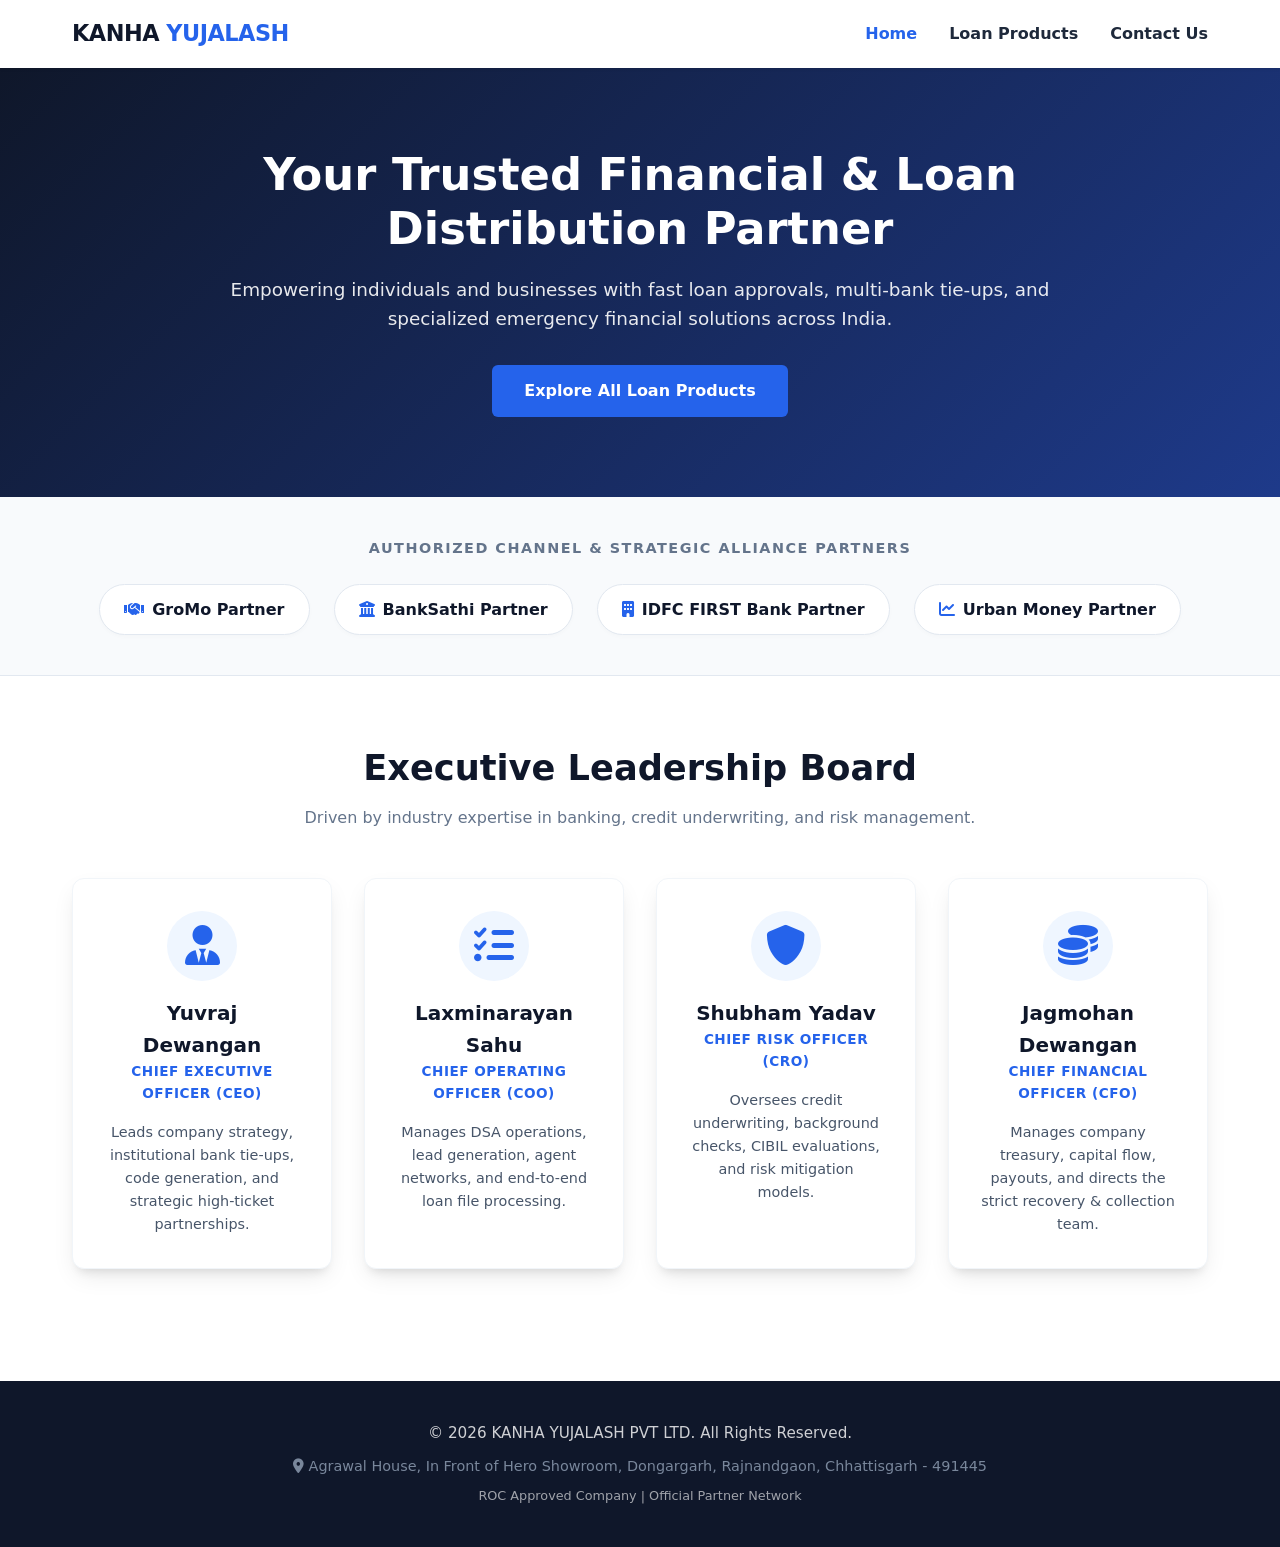
==== index.html @ ffc850a1 "Create index.html" ====
<!DOCTYPE html>
<html lang="en">
<head>
    <meta charset="UTF-8">
    <meta name="viewport" content="width=device-width, initial-scale=1.0">
    <title>KANHA YUJALASH PVT LTD - Premier Financial & Loan Solutions</title>
    <link href="https://cdnjs.cloudflare.com/ajax/libs/font-awesome/6.0.0/css/all.min.css" rel="stylesheet">
    <style>
        :root {
            --primary: #0f172a;
            --secondary: #2563eb;
            --accent: #10b981;
            --bg-light: #f8fafc;
            --text-dark: #1e293b;
            --shadow: 0 10px 25px -5px rgba(0, 0, 0, 0.1), 0 8px 10px -6px rgba(0, 0, 0, 0.1);
        }

        * { margin: 0; padding: 0; box-sizing: border-box; font-family: 'Inter', system-ui, -apple-system, sans-serif; }
        body { color: var(--text-dark); background-color: #fff; line-height: 1.6; }

        /* Header */
        header { background: #fff; box-shadow: 0 1px 3px rgba(0,0,0,0.1); position: sticky; top: 0; z-index: 1000; }
        .navbar { display: flex; justify-content: space-between; align-items: center; max-width: 1200px; margin: 0 auto; padding: 1rem 2rem; }
        .logo { font-size: 1.4rem; font-weight: 800; color: var(--primary); letter-spacing: -0.5px; }
        .logo span { color: var(--secondary); }
        .nav-links { display: flex; list-style: none; gap: 2rem; }
        .nav-links a { text-decoration: none; color: var(--text-dark); font-weight: 600; transition: 0.2s; }
        .nav-links a:hover, .nav-links a.active { color: var(--secondary); }

        /* Hero */
        .hero { background: linear-gradient(135deg, var(--primary) 0%, #1e3a8a 100%); color: white; padding: 5rem 2rem; text-align: center; }
        .hero-content { max-width: 850px; margin: 0 auto; }
        .hero h1 { font-size: 2.8rem; margin-bottom: 1.2rem; font-weight: 800; line-height: 1.2; }
        .hero p { font-size: 1.15rem; opacity: 0.9; margin-bottom: 2rem; }
        .btn { display: inline-block; padding: 0.8rem 2rem; background: var(--secondary); color: white; text-decoration: none; border-radius: 6px; font-weight: 600; transition: 0.3s; }
        .btn:hover { background: #1d4ed8; }

        /* Partners Section */
        .partners-section { background: var(--bg-light); padding: 2.5rem 2rem; border-bottom: 1px solid #e2e8f0; }
        .partners-container { max-width: 1200px; margin: 0 auto; text-align: center; }
        .partners-title { font-size: 0.9rem; text-transform: uppercase; letter-spacing: 1.5px; color: #64748b; font-weight: 700; margin-bottom: 1.5rem; }
        .partner-badges { display: flex; flex-wrap: wrap; justify-content: center; gap: 1.5rem; align-items: center; }
        .partner-badge { background: white; border: 1px solid #e2e8f0; padding: 0.75rem 1.5rem; border-radius: 50px; font-weight: 700; color: var(--primary); box-shadow: 0 2px 4px rgba(0,0,0,0.02); display: flex; align-items: center; gap: 8px; }
        .partner-badge i { color: var(--secondary); }

        /* Container */
        .container { max-width: 1200px; margin: 0 auto; padding: 4rem 2rem; }
        .section-title { text-align: center; margin-bottom: 3rem; }
        .section-title h2 { font-size: 2.2rem; color: var(--primary); font-weight: 800; }
        .section-title p { color: #64748b; margin-top: 0.5rem; }

        /* Leadership Cards */
        .team-grid { display: grid; grid-template-columns: repeat(auto-fit, minmax(260px, 1fr)); gap: 2rem; }
        .team-card { background: white; border-radius: 12px; padding: 2rem; box-shadow: var(--shadow); border: 1px solid #f1f5f9; text-align: center; transition: 0.3s; }
        .team-card:hover { transform: translateY(-5px); }
        .team-icon { font-size: 2.5rem; color: var(--secondary); margin-bottom: 1rem; background: #eff6ff; width: 70px; height: 70px; line-height: 70px; border-radius: 50%; margin: 0 auto 1rem; }
        .team-card h3 { color: var(--primary); font-size: 1.25rem; }
        .team-card .role { color: var(--secondary); font-size: 0.85rem; font-weight: 700; text-transform: uppercase; margin-bottom: 1rem; letter-spacing: 0.5px; }
        .team-card p { font-size: 0.9rem; color: #475569; }

        /* Footer */
        footer { background: var(--primary); color: white; text-align: center; padding: 2.5rem 2rem; margin-top: 3rem; }
        footer p { opacity: 0.8; font-size: 0.95rem; }
        footer .address-footer { font-size: 0.9rem; margin-top: 10px; color: #94a3b8; }
        footer .legal { font-size: 0.8rem; margin-top: 8px; opacity: 0.6; }

        @media (max-width: 768px) {
            .navbar { flex-direction: column; gap: 1rem; }
            .hero h1 { font-size: 2rem; }
        }
    </style>
</head>
<body>

    <header>
        <nav class="navbar">
            <div class="logo">KANHA <span>YUJALASH</span></div>
            <ul class="nav-links">
                <li><a href="index.html" class="active">Home</a></li>
                <li><a href="services.html">Loan Products</a></li>
                <li><a href="contact.html">Contact Us</a></li>
            </ul>
        </nav>
    </header>

    <section class="hero">
        <div class="hero-content">
            <h1>Your Trusted Financial & Loan Distribution Partner</h1>
            <p>Empowering individuals and businesses with fast loan approvals, multi-bank tie-ups, and specialized emergency financial solutions across India.</p>
            <a href="services.html" class="btn">Explore All Loan Products</a>
        </div>
    </section>

    <!-- Partner Alliances Bar -->
    <section class="partners-section">
        <div class="partners-container">
            <div class="partners-title">Authorized Channel & Strategic Alliance Partners</div>
            <div class="partner-badges">
                <div class="partner-badge"><i class="fas fa-handshake"></i> GroMo Partner</div>
                <div class="partner-badge"><i class="fas fa-university"></i> BankSathi Partner</div>
                <div class="partner-badge"><i class="fas fa-building"></i> IDFC FIRST Bank Partner</div>
                <div class="partner-badge"><i class="fas fa-chart-line"></i> Urban Money Partner</div>
            </div>
        </div>
    </section>

    <!-- Executive Board -->
    <section class="container">
        <div class="section-title">
            <h2>Executive Leadership Board</h2>
            <p>Driven by industry expertise in banking, credit underwriting, and risk management.</p>
        </div>
        <div class="team-grid">
            <div class="team-card">
                <div class="team-icon"><i class="fas fa-user-tie"></i></div>
                <h3>Yuvraj Dewangan</h3>
                <div class="role">Chief Executive Officer (CEO)</div>
                <p>Leads company strategy, institutional bank tie-ups, code generation, and strategic high-ticket partnerships.</p>
            </div>
            <div class="team-card">
                <div class="team-icon"><i class="fas fa-tasks"></i></div>
                <h3>Laxminarayan Sahu</h3>
                <div class="role">Chief Operating Officer (COO)</div>
                <p>Manages DSA operations, lead generation, agent networks, and end-to-end loan file processing.</p>
            </div>
            <div class="team-card">
                <div class="team-icon"><i class="fas fa-shield-alt"></i></div>
                <h3>Shubham Yadav</h3>
                <div class="role">Chief Risk Officer (CRO)</div>
                <p>Oversees credit underwriting, background checks, CIBIL evaluations, and risk mitigation models.</p>
            </div>
            <div class="team-card">
                <div class="team-icon"><i class="fas fa-coins"></i></div>
                <h3>Jagmohan Dewangan</h3>
                <div class="role">Chief Financial Officer (CFO)</div>
                <p>Manages company treasury, capital flow, payouts, and directs the strict recovery & collection team.</p>
            </div>
        </div>
    </section>

    <footer>
        <p>&copy; 2026 KANHA YUJALASH PVT LTD. All Rights Reserved.</p>
        <p class="address-footer"><i class="fas fa-map-marker-alt"></i> Agrawal House, In Front of Hero Showroom, Dongargarh, Rajnandgaon, Chhattisgarh - 491445</p>
        <p class="legal">ROC Approved Company | Official Partner Network</p>
    </footer>

</body>
</html>
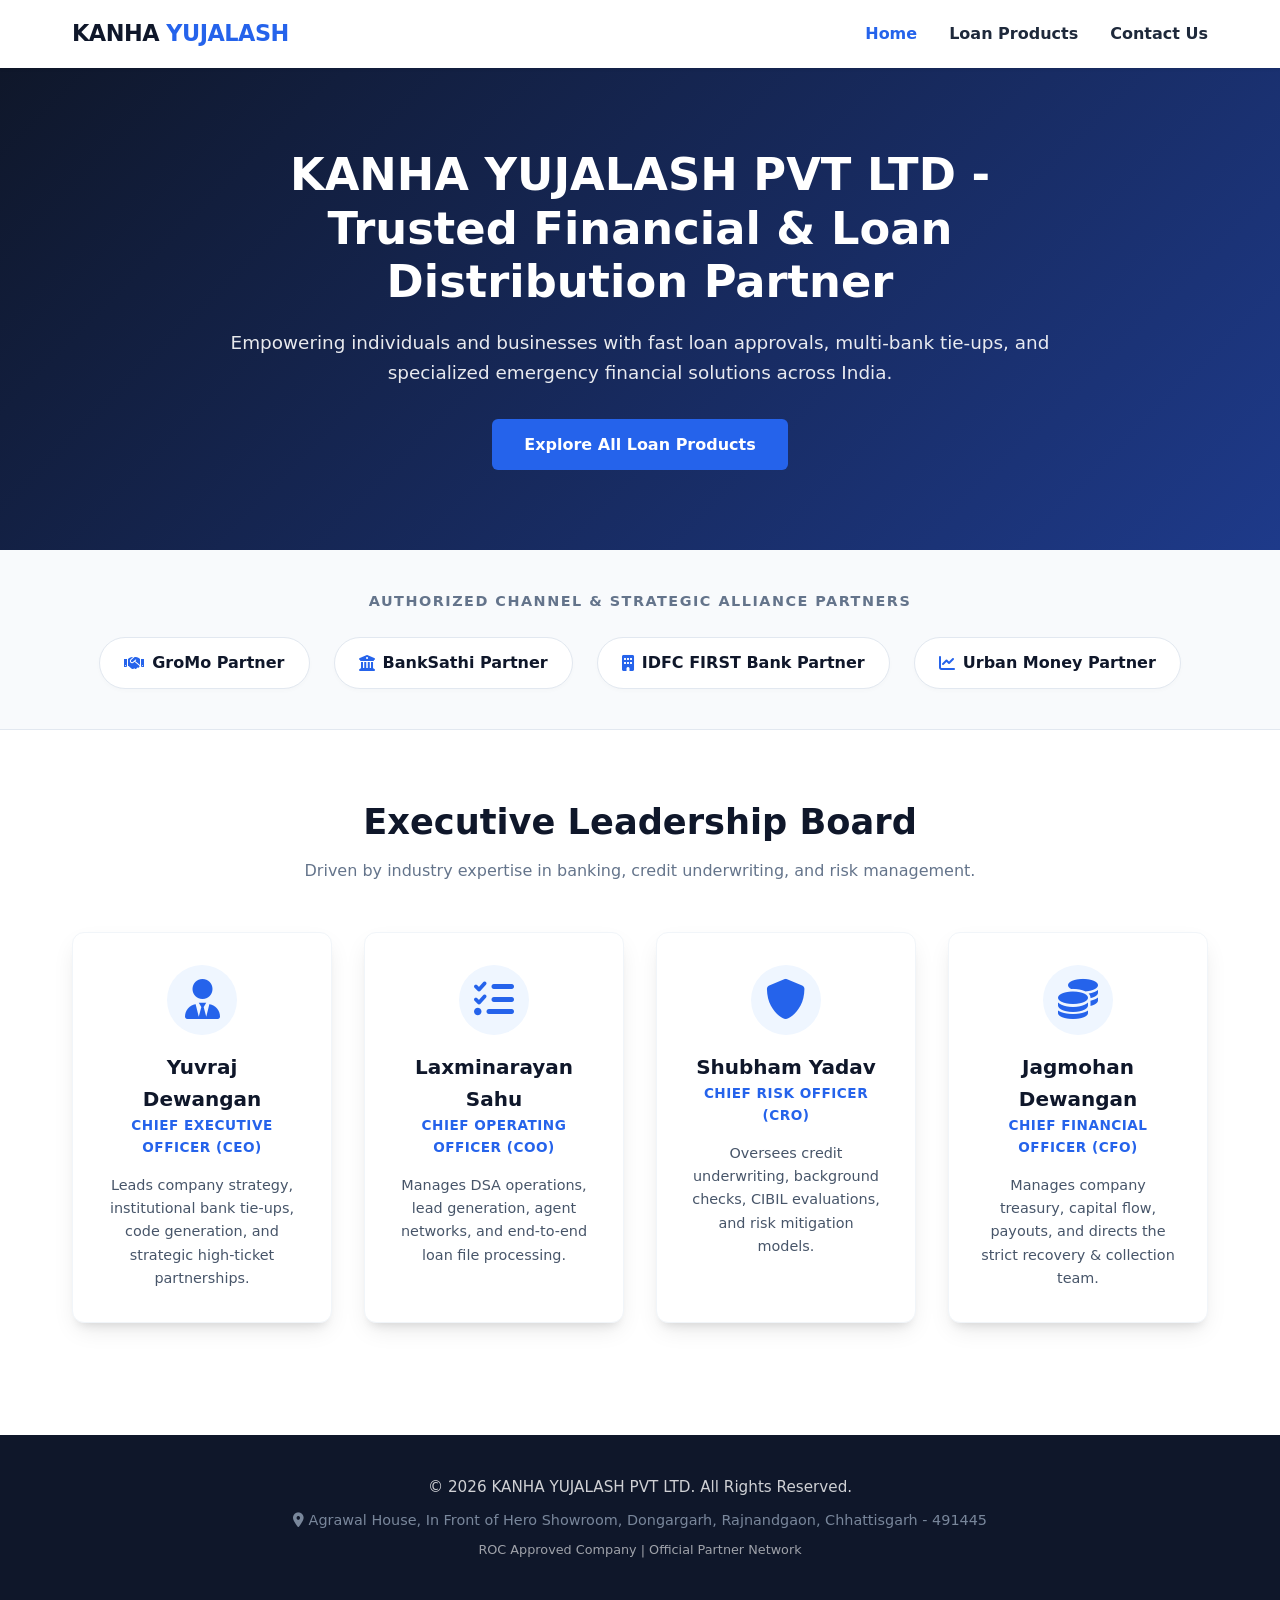
==== commit 449d5d4d: "Update SEO and hero section in index.html" ====
--- a/index.html
+++ b/index.html
@@ -3,7 +3,23 @@
 <head>
     <meta charset="UTF-8">
     <meta name="viewport" content="width=device-width, initial-scale=1.0">
+    
+    <!-- Primary SEO Meta Tags -->
     <title>KANHA YUJALASH PVT LTD - Premier Financial & Loan Solutions</title>
+    <meta name="title" content="KANHA YUJALASH PVT LTD - Premier Financial & Loan Solutions">
+    <meta name="description" content="Official website of KANHA YUJALASH PVT LTD. Premier financial and loan distribution partner providing fast loan approvals, multi-bank tie-ups, and specialized emergency financial solutions across India.">
+    <meta name="keywords" content="KANHA YUJALASH, KANHA YUJALASH PVT LTD, Loan Solutions, Financial Services, Business Loan, Personal Loan, GroMo Partner, BankSathi Partner, Dongargarh Loans">
+    <meta name="author" content="KANHA YUJALASH PVT LTD">
+    <meta name="robots" content="index, follow">
+
+    <!-- Open Graph / Social Media Sharing Tags -->
+    <meta property="og:type" content="website">
+    <meta property="og:title" content="KANHA YUJALASH PVT LTD - Premier Financial & Loan Solutions">
+    <meta property="og:description" content="Empowering individuals and businesses with fast loan approvals, multi-bank tie-ups, and specialized emergency financial solutions.">
+    
+    <!-- Google Search Console Verification Tag -->
+    <meta name="google-site-verification" content="GiyxuJp1LiP4zEnRDbmJUDrSet4ODYXu1Zvr8tWYIS8" />
+
     <link href="https://cdnjs.cloudflare.com/ajax/libs/font-awesome/6.0.0/css/all.min.css" rel="stylesheet">
     <style>
         :root {
@@ -83,60 +99,62 @@
         </nav>
     </header>
 
-    <section class="hero">
-        <div class="hero-content">
-            <h1>Your Trusted Financial & Loan Distribution Partner</h1>
-            <p>Empowering individuals and businesses with fast loan approvals, multi-bank tie-ups, and specialized emergency financial solutions across India.</p>
-            <a href="services.html" class="btn">Explore All Loan Products</a>
-        </div>
-    </section>
+    <main>
+        <section class="hero">
+            <div class="hero-content">
+                <h1>KANHA YUJALASH PVT LTD - Trusted Financial & Loan Distribution Partner</h1>
+                <p>Empowering individuals and businesses with fast loan approvals, multi-bank tie-ups, and specialized emergency financial solutions across India.</p>
+                <a href="services.html" class="btn">Explore All Loan Products</a>
+            </div>
+        </section>
 
-    <!-- Partner Alliances Bar -->
-    <section class="partners-section">
-        <div class="partners-container">
-            <div class="partners-title">Authorized Channel & Strategic Alliance Partners</div>
-            <div class="partner-badges">
-                <div class="partner-badge"><i class="fas fa-handshake"></i> GroMo Partner</div>
-                <div class="partner-badge"><i class="fas fa-university"></i> BankSathi Partner</div>
-                <div class="partner-badge"><i class="fas fa-building"></i> IDFC FIRST Bank Partner</div>
-                <div class="partner-badge"><i class="fas fa-chart-line"></i> Urban Money Partner</div>
+        <!-- Partner Alliances Bar -->
+        <section class="partners-section">
+            <div class="partners-container">
+                <div class="partners-title">Authorized Channel & Strategic Alliance Partners</div>
+                <div class="partner-badges">
+                    <div class="partner-badge"><i class="fas fa-handshake"></i> GroMo Partner</div>
+                    <div class="partner-badge"><i class="fas fa-university"></i> BankSathi Partner</div>
+                    <div class="partner-badge"><i class="fas fa-building"></i> IDFC FIRST Bank Partner</div>
+                    <div class="partner-badge"><i class="fas fa-chart-line"></i> Urban Money Partner</div>
+                </div>
             </div>
-        </div>
-    </section>
+        </section>
 
-    <!-- Executive Board -->
-    <section class="container">
-        <div class="section-title">
-            <h2>Executive Leadership Board</h2>
-            <p>Driven by industry expertise in banking, credit underwriting, and risk management.</p>
-        </div>
-        <div class="team-grid">
-            <div class="team-card">
-                <div class="team-icon"><i class="fas fa-user-tie"></i></div>
-                <h3>Yuvraj Dewangan</h3>
-                <div class="role">Chief Executive Officer (CEO)</div>
-                <p>Leads company strategy, institutional bank tie-ups, code generation, and strategic high-ticket partnerships.</p>
+        <!-- Executive Board -->
+        <section class="container">
+            <div class="section-title">
+                <h2>Executive Leadership Board</h2>
+                <p>Driven by industry expertise in banking, credit underwriting, and risk management.</p>
             </div>
-            <div class="team-card">
-                <div class="team-icon"><i class="fas fa-tasks"></i></div>
-                <h3>Laxminarayan Sahu</h3>
-                <div class="role">Chief Operating Officer (COO)</div>
-                <p>Manages DSA operations, lead generation, agent networks, and end-to-end loan file processing.</p>
+            <div class="team-grid">
+                <div class="team-card">
+                    <div class="team-icon"><i class="fas fa-user-tie"></i></div>
+                    <h3>Yuvraj Dewangan</h3>
+                    <div class="role">Chief Executive Officer (CEO)</div>
+                    <p>Leads company strategy, institutional bank tie-ups, code generation, and strategic high-ticket partnerships.</p>
+                </div>
+                <div class="team-card">
+                    <div class="team-icon"><i class="fas fa-tasks"></i></div>
+                    <h3>Laxminarayan Sahu</h3>
+                    <div class="role">Chief Operating Officer (COO)</div>
+                    <p>Manages DSA operations, lead generation, agent networks, and end-to-end loan file processing.</p>
+                </div>
+                <div class="team-card">
+                    <div class="team-icon"><i class="fas fa-shield-alt"></i></div>
+                    <h3>Shubham Yadav</h3>
+                    <div class="role">Chief Risk Officer (CRO)</div>
+                    <p>Oversees credit underwriting, background checks, CIBIL evaluations, and risk mitigation models.</p>
+                </div>
+                <div class="team-card">
+                    <div class="team-icon"><i class="fas fa-coins"></i></div>
+                    <h3>Jagmohan Dewangan</h3>
+                    <div class="role">Chief Financial Officer (CFO)</div>
+                    <p>Manages company treasury, capital flow, payouts, and directs the strict recovery & collection team.</p>
+                </div>
             </div>
-            <div class="team-card">
-                <div class="team-icon"><i class="fas fa-shield-alt"></i></div>
-                <h3>Shubham Yadav</h3>
-                <div class="role">Chief Risk Officer (CRO)</div>
-                <p>Oversees credit underwriting, background checks, CIBIL evaluations, and risk mitigation models.</p>
-            </div>
-            <div class="team-card">
-                <div class="team-icon"><i class="fas fa-coins"></i></div>
-                <h3>Jagmohan Dewangan</h3>
-                <div class="role">Chief Financial Officer (CFO)</div>
-                <p>Manages company treasury, capital flow, payouts, and directs the strict recovery & collection team.</p>
-            </div>
-        </div>
-    </section>
+        </section>
+    </main>
 
     <footer>
         <p>&copy; 2026 KANHA YUJALASH PVT LTD. All Rights Reserved.</p>
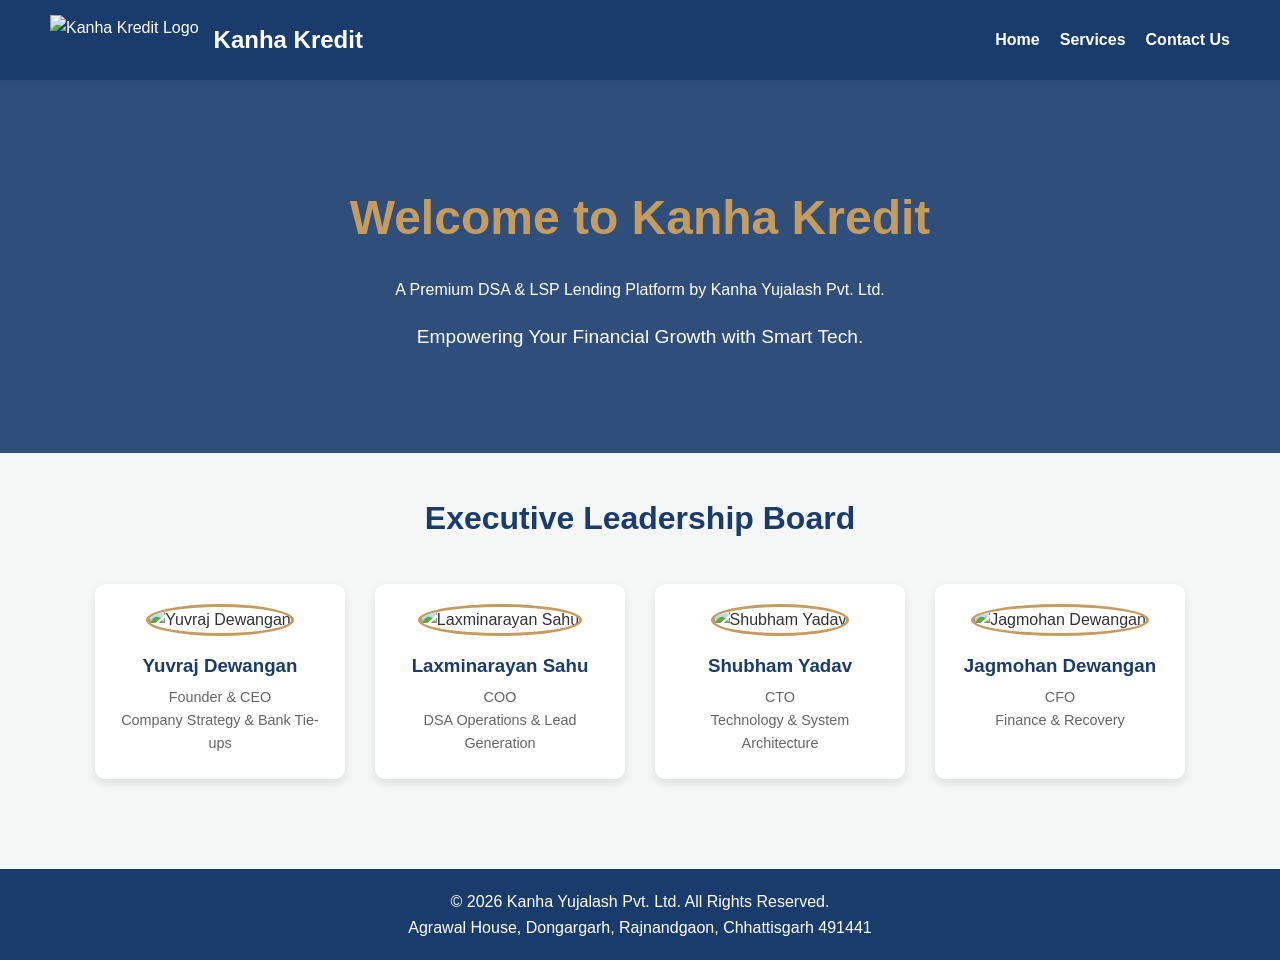
==== commit 2a3bca3d: "Revise SEO metadata and update header layout Updated SEO meta tags and modified header structure to " ====
--- a/index.html
+++ b/index.html
@@ -3,164 +3,68 @@
 <head>
     <meta charset="UTF-8">
     <meta name="viewport" content="width=device-width, initial-scale=1.0">
-    
-    <!-- Primary SEO Meta Tags -->
-    <title>KANHA YUJALASH PVT LTD - Premier Financial & Loan Solutions</title>
-    <meta name="title" content="KANHA YUJALASH PVT LTD - Premier Financial & Loan Solutions">
-    <meta name="description" content="Official website of KANHA YUJALASH PVT LTD. Premier financial and loan distribution partner providing fast loan approvals, multi-bank tie-ups, and specialized emergency financial solutions across India.">
-    <meta name="keywords" content="KANHA YUJALASH, KANHA YUJALASH PVT LTD, Loan Solutions, Financial Services, Business Loan, Personal Loan, GroMo Partner, BankSathi Partner, Dongargarh Loans">
-    <meta name="author" content="KANHA YUJALASH PVT LTD">
-    <meta name="robots" content="index, follow">
-
-    <!-- Open Graph / Social Media Sharing Tags -->
-    <meta property="og:type" content="website">
-    <meta property="og:title" content="KANHA YUJALASH PVT LTD - Premier Financial & Loan Solutions">
-    <meta property="og:description" content="Empowering individuals and businesses with fast loan approvals, multi-bank tie-ups, and specialized emergency financial solutions.">
-    
-    <!-- Google Search Console Verification Tag -->
-    <meta name="google-site-verification" content="GiyxuJp1LiP4zEnRDbmJUDrSet4ODYXu1Zvr8tWYIS8" />
-
-    <link href="https://cdnjs.cloudflare.com/ajax/libs/font-awesome/6.0.0/css/all.min.css" rel="stylesheet">
-    <style>
-        :root {
-            --primary: #0f172a;
-            --secondary: #2563eb;
-            --accent: #10b981;
-            --bg-light: #f8fafc;
-            --text-dark: #1e293b;
-            --shadow: 0 10px 25px -5px rgba(0, 0, 0, 0.1), 0 8px 10px -6px rgba(0, 0, 0, 0.1);
-        }
-
-        * { margin: 0; padding: 0; box-sizing: border-box; font-family: 'Inter', system-ui, -apple-system, sans-serif; }
-        body { color: var(--text-dark); background-color: #fff; line-height: 1.6; }
-
-        /* Header */
-        header { background: #fff; box-shadow: 0 1px 3px rgba(0,0,0,0.1); position: sticky; top: 0; z-index: 1000; }
-        .navbar { display: flex; justify-content: space-between; align-items: center; max-width: 1200px; margin: 0 auto; padding: 1rem 2rem; }
-        .logo { font-size: 1.4rem; font-weight: 800; color: var(--primary); letter-spacing: -0.5px; }
-        .logo span { color: var(--secondary); }
-        .nav-links { display: flex; list-style: none; gap: 2rem; }
-        .nav-links a { text-decoration: none; color: var(--text-dark); font-weight: 600; transition: 0.2s; }
-        .nav-links a:hover, .nav-links a.active { color: var(--secondary); }
-
-        /* Hero */
-        .hero { background: linear-gradient(135deg, var(--primary) 0%, #1e3a8a 100%); color: white; padding: 5rem 2rem; text-align: center; }
-        .hero-content { max-width: 850px; margin: 0 auto; }
-        .hero h1 { font-size: 2.8rem; margin-bottom: 1.2rem; font-weight: 800; line-height: 1.2; }
-        .hero p { font-size: 1.15rem; opacity: 0.9; margin-bottom: 2rem; }
-        .btn { display: inline-block; padding: 0.8rem 2rem; background: var(--secondary); color: white; text-decoration: none; border-radius: 6px; font-weight: 600; transition: 0.3s; }
-        .btn:hover { background: #1d4ed8; }
-
-        /* Partners Section */
-        .partners-section { background: var(--bg-light); padding: 2.5rem 2rem; border-bottom: 1px solid #e2e8f0; }
-        .partners-container { max-width: 1200px; margin: 0 auto; text-align: center; }
-        .partners-title { font-size: 0.9rem; text-transform: uppercase; letter-spacing: 1.5px; color: #64748b; font-weight: 700; margin-bottom: 1.5rem; }
-        .partner-badges { display: flex; flex-wrap: wrap; justify-content: center; gap: 1.5rem; align-items: center; }
-        .partner-badge { background: white; border: 1px solid #e2e8f0; padding: 0.75rem 1.5rem; border-radius: 50px; font-weight: 700; color: var(--primary); box-shadow: 0 2px 4px rgba(0,0,0,0.02); display: flex; align-items: center; gap: 8px; }
-        .partner-badge i { color: var(--secondary); }
-
-        /* Container */
-        .container { max-width: 1200px; margin: 0 auto; padding: 4rem 2rem; }
-        .section-title { text-align: center; margin-bottom: 3rem; }
-        .section-title h2 { font-size: 2.2rem; color: var(--primary); font-weight: 800; }
-        .section-title p { color: #64748b; margin-top: 0.5rem; }
-
-        /* Leadership Cards */
-        .team-grid { display: grid; grid-template-columns: repeat(auto-fit, minmax(260px, 1fr)); gap: 2rem; }
-        .team-card { background: white; border-radius: 12px; padding: 2rem; box-shadow: var(--shadow); border: 1px solid #f1f5f9; text-align: center; transition: 0.3s; }
-        .team-card:hover { transform: translateY(-5px); }
-        .team-icon { font-size: 2.5rem; color: var(--secondary); margin-bottom: 1rem; background: #eff6ff; width: 70px; height: 70px; line-height: 70px; border-radius: 50%; margin: 0 auto 1rem; }
-        .team-card h3 { color: var(--primary); font-size: 1.25rem; }
-        .team-card .role { color: var(--secondary); font-size: 0.85rem; font-weight: 700; text-transform: uppercase; margin-bottom: 1rem; letter-spacing: 0.5px; }
-        .team-card p { font-size: 0.9rem; color: #475569; }
-
-        /* Footer */
-        footer { background: var(--primary); color: white; text-align: center; padding: 2.5rem 2rem; margin-top: 3rem; }
-        footer p { opacity: 0.8; font-size: 0.95rem; }
-        footer .address-footer { font-size: 0.9rem; margin-top: 10px; color: #94a3b8; }
-        footer .legal { font-size: 0.8rem; margin-top: 8px; opacity: 0.6; }
-
-        @media (max-width: 768px) {
-            .navbar { flex-direction: column; gap: 1rem; }
-            .hero h1 { font-size: 2rem; }
-        }
-    </style>
+    <meta name="description" content="Kanha Kredit by Kanha Yujalash Pvt. Ltd. - India's trusted DSA/LSP Fintech Platform. Fast, secure, and reliable digital lending solutions.">
+    <meta name="keywords" content="Kanha Kredit, Kanha Yujalash Pvt Ltd, Yuvraj Dewangan, DSA, LSP, Loan Provider, Fintech, Rajnandgaon">
+    <meta name="author" content="Kanha Yujalash Pvt. Ltd.">
+    <title>Kanha Kredit | Home</title>
+    <link rel="stylesheet" href="style.css">
 </head>
 <body>
 
-    <header>
-        <nav class="navbar">
-            <div class="logo">KANHA <span>YUJALASH</span></div>
-            <ul class="nav-links">
-                <li><a href="index.html" class="active">Home</a></li>
-                <li><a href="services.html">Loan Products</a></li>
-                <li><a href="contact.html">Contact Us</a></li>
-            </ul>
-        </nav>
-    </header>
+<header>
+    <a href="index.html" class="logo-container">
+        <!-- यहाँ लोगो फाइल का नाम 58644.png इस्तेमाल किया गया है -->
+        <img src="58644.png" alt="Kanha Kredit Logo" class="logo-img">
+        <h2>Kanha Kredit</h2>
+    </a>
+    <nav>
+        <ul>
+            <li><a href="index.html">Home</a></li>
+            <li><a href="services.html">Services</a></li>
+            <li><a href="contact.html">Contact Us</a></li>
+        </ul>
+    </nav>
+</header>
 
-    <main>
-        <section class="hero">
-            <div class="hero-content">
-                <h1>KANHA YUJALASH PVT LTD - Trusted Financial & Loan Distribution Partner</h1>
-                <p>Empowering individuals and businesses with fast loan approvals, multi-bank tie-ups, and specialized emergency financial solutions across India.</p>
-                <a href="services.html" class="btn">Explore All Loan Products</a>
-            </div>
-        </section>
+<section class="hero">
+    <h1>Welcome to Kanha Kredit</h1>
+    <p>A Premium DSA & LSP Lending Platform by Kanha Yujalash Pvt. Ltd.</p>
+    <p style="margin-top: 20px; font-size: 1.2rem;">Empowering Your Financial Growth with Smart Tech.</p>
+</section>
 
-        <!-- Partner Alliances Bar -->
-        <section class="partners-section">
-            <div class="partners-container">
-                <div class="partners-title">Authorized Channel & Strategic Alliance Partners</div>
-                <div class="partner-badges">
-                    <div class="partner-badge"><i class="fas fa-handshake"></i> GroMo Partner</div>
-                    <div class="partner-badge"><i class="fas fa-university"></i> BankSathi Partner</div>
-                    <div class="partner-badge"><i class="fas fa-building"></i> IDFC FIRST Bank Partner</div>
-                    <div class="partner-badge"><i class="fas fa-chart-line"></i> Urban Money Partner</div>
-                </div>
-            </div>
-        </section>
+<h2 class="section-title">Executive Leadership Board</h2>
+<div class="team-container">
+    <div class="card">
+        <!-- जब आप फोटो अपलोड करें, तो उसका नाम yuvraj.jpg रखें -->
+        <img src="yuvraj.jpg" alt="Yuvraj Dewangan">
+        <h3>Yuvraj Dewangan</h3>
+        <p>Founder & CEO</p>
+        <p>Company Strategy & Bank Tie-ups</p>
+    </div>
+    <div class="card">
+        <img src="laxminarayan.jpg" alt="Laxminarayan Sahu">
+        <h3>Laxminarayan Sahu</h3>
+        <p>COO</p>
+        <p>DSA Operations & Lead Generation</p>
+    </div>
+    <div class="card">
+        <img src="shubham.jpg" alt="Shubham Yadav">
+        <h3>Shubham Yadav</h3>
+        <p>CTO</p>
+        <p>Technology & System Architecture</p>
+    </div>
+    <div class="card">
+        <img src="jagmohan.jpg" alt="Jagmohan Dewangan">
+        <h3>Jagmohan Dewangan</h3>
+        <p>CFO</p>
+        <p>Finance & Recovery</p>
+    </div>
+</div>
 
-        <!-- Executive Board -->
-        <section class="container">
-            <div class="section-title">
-                <h2>Executive Leadership Board</h2>
-                <p>Driven by industry expertise in banking, credit underwriting, and risk management.</p>
-            </div>
-            <div class="team-grid">
-                <div class="team-card">
-                    <div class="team-icon"><i class="fas fa-user-tie"></i></div>
-                    <h3>Yuvraj Dewangan</h3>
-                    <div class="role">Chief Executive Officer (CEO)</div>
-                    <p>Leads company strategy, institutional bank tie-ups, code generation, and strategic high-ticket partnerships.</p>
-                </div>
-                <div class="team-card">
-                    <div class="team-icon"><i class="fas fa-tasks"></i></div>
-                    <h3>Laxminarayan Sahu</h3>
-                    <div class="role">Chief Operating Officer (COO)</div>
-                    <p>Manages DSA operations, lead generation, agent networks, and end-to-end loan file processing.</p>
-                </div>
-                <div class="team-card">
-                    <div class="team-icon"><i class="fas fa-shield-alt"></i></div>
-                    <h3>Shubham Yadav</h3>
-                    <div class="role">Chief Risk Officer (CRO)</div>
-                    <p>Oversees credit underwriting, background checks, CIBIL evaluations, and risk mitigation models.</p>
-                </div>
-                <div class="team-card">
-                    <div class="team-icon"><i class="fas fa-coins"></i></div>
-                    <h3>Jagmohan Dewangan</h3>
-                    <div class="role">Chief Financial Officer (CFO)</div>
-                    <p>Manages company treasury, capital flow, payouts, and directs the strict recovery & collection team.</p>
-                </div>
-            </div>
-        </section>
-    </main>
-
-    <footer>
-        <p>&copy; 2026 KANHA YUJALASH PVT LTD. All Rights Reserved.</p>
-        <p class="address-footer"><i class="fas fa-map-marker-alt"></i> Agrawal House, In Front of Hero Showroom, Dongargarh, Rajnandgaon, Chhattisgarh - 491445</p>
-        <p class="legal">ROC Approved Company | Official Partner Network</p>
-    </footer>
+<footer>
+    <p>&copy; 2026 Kanha Yujalash Pvt. Ltd. All Rights Reserved.</p>
+    <p>Agrawal House, Dongargarh, Rajnandgaon, Chhattisgarh 491441</p>
+</footer>
 
 </body>
 </html>
--- a/style.css
+++ b/style.css
@@ -0,0 +1,25 @@
+:root {
+  --primary-blue: #1a3c6d;
+  --primary-gold: #c59c5e;
+  --text-light: #ffffff;
+  --text-dark: #333333;
+}
+* { margin: 0; padding: 0; box-sizing: border-box; font-family: 'Segoe UI', Tahoma, Geneva, Verdana, sans-serif; }
+body { background-color: #f4f7f6; color: var(--text-dark); line-height: 1.6; }
+header { background-color: var(--primary-blue); padding: 15px 50px; display: flex; justify-content: space-between; align-items: center; box-shadow: 0 4px 6px rgba(0,0,0,0.1); }
+.logo-container { display: flex; align-items: center; gap: 15px; color: var(--text-light); text-decoration: none; }
+.logo-img { height: 50px; width: auto; }
+nav ul { list-style: none; display: flex; gap: 20px; }
+nav ul li a { color: var(--text-light); text-decoration: none; font-weight: bold; transition: color 0.3s; }
+nav ul li a:hover { color: var(--primary-gold); }
+.hero { background: linear-gradient(rgba(26, 60, 109, 0.9), rgba(26, 60, 109, 0.9)), url('hero-bg.jpg') center/cover; color: var(--text-light); padding: 100px 20px; text-align: center; }
+.hero h1 { font-size: 3rem; color: var(--primary-gold); margin-bottom: 20px; }
+.section-title { text-align: center; color: var(--primary-blue); margin: 40px 0 20px; font-size: 2rem; }
+.team-container, .services-container { display: flex; flex-wrap: wrap; justify-content: center; gap: 30px; padding: 20px 50px 50px; }
+.card { background: white; padding: 20px; border-radius: 10px; box-shadow: 0 4px 10px rgba(0,0,0,0.1); text-align: center; width: 250px; transition: transform 0.3s, border-bottom 0.3s; border-bottom: 4px solid transparent; }
+.card:hover { transform: translateY(-10px); border-bottom: 4px solid var(--primary-gold); }
+.card img { width: 100px; height: 100px; border-radius: 50%; object-fit: cover; border: 3px solid var(--primary-gold); margin-bottom: 15px; }
+.card h3 { color: var(--primary-blue); margin-bottom: 5px; }
+.card p { font-size: 0.9rem; color: #666; }
+.contact-info { text-align: center; padding: 40px; background: white; margin: 20px 50px; border-radius: 10px; box-shadow: 0 4px 10px rgba(0,0,0,0.1); }
+footer { background: var(--primary-blue); color: var(--text-light); text-align: center; padding: 20px; margin-top: 40px; }
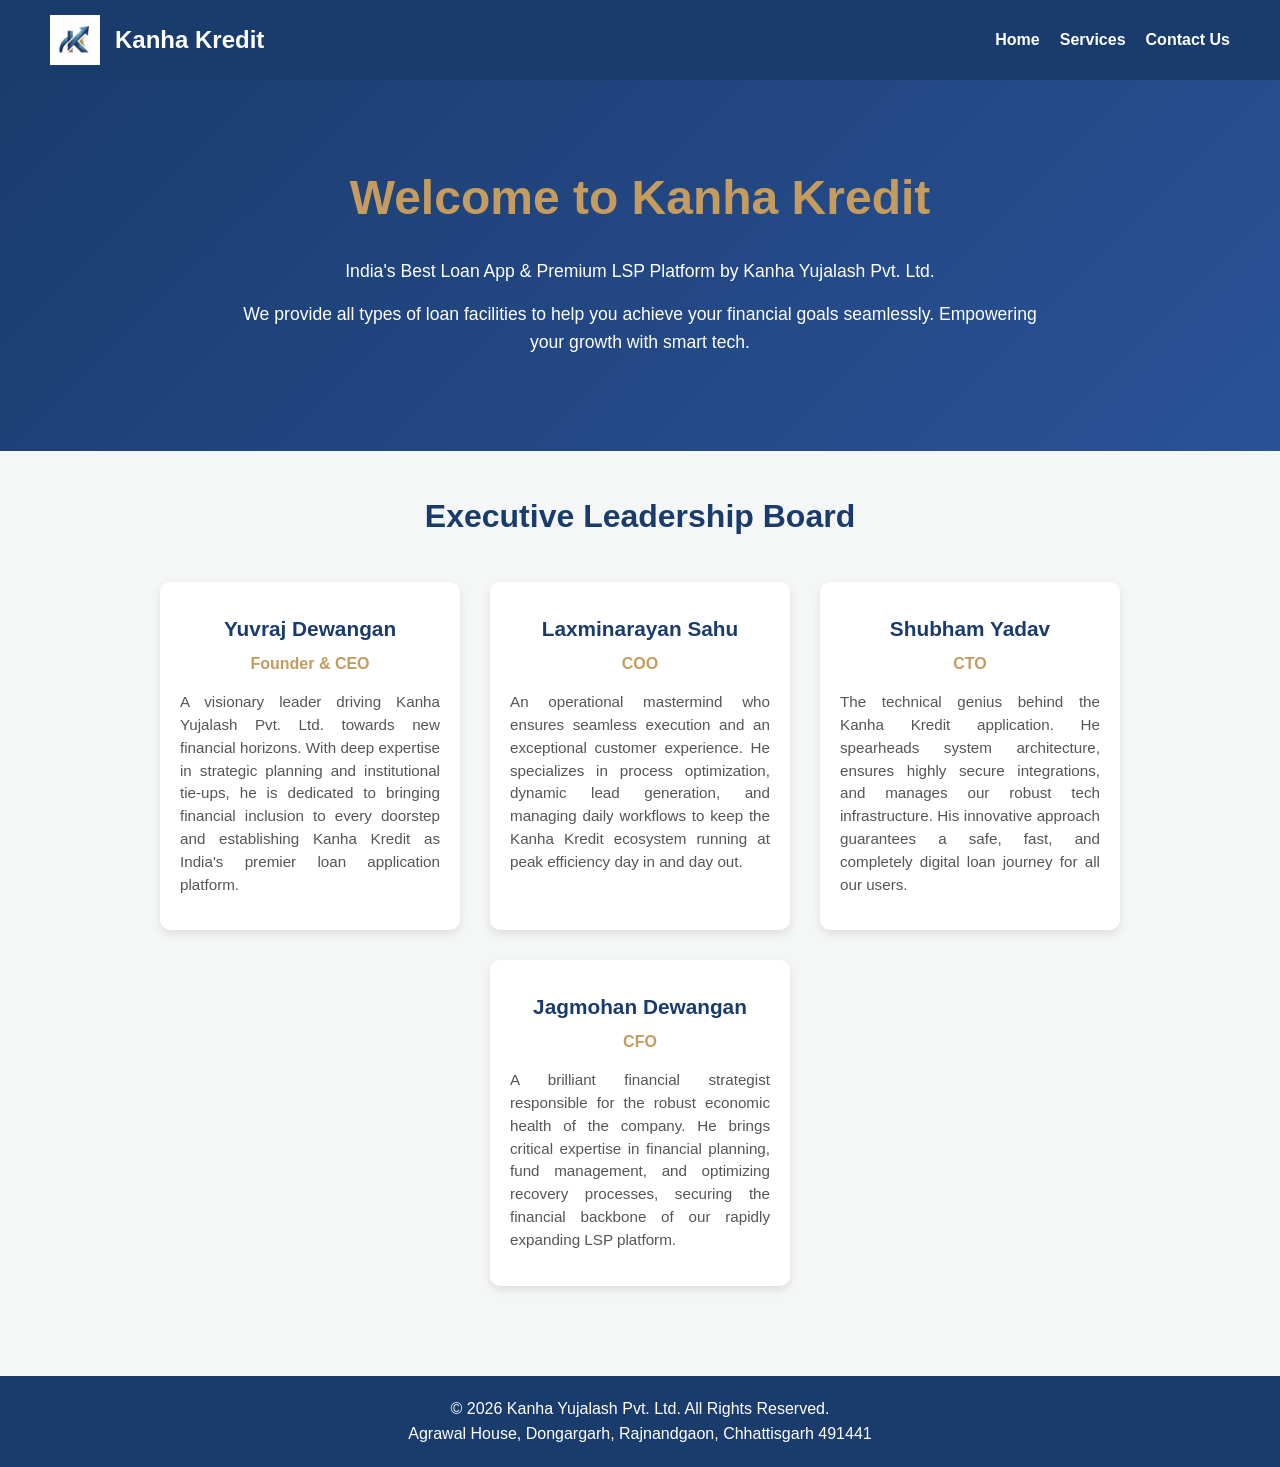
==== commit 871b3004: "Update index.html" ====
--- a/index.html
+++ b/index.html
@@ -3,9 +3,7 @@
 <head>
     <meta charset="UTF-8">
     <meta name="viewport" content="width=device-width, initial-scale=1.0">
-    <meta name="description" content="Kanha Kredit by Kanha Yujalash Pvt. Ltd. - India's trusted DSA/LSP Fintech Platform. Fast, secure, and reliable digital lending solutions.">
-    <meta name="keywords" content="Kanha Kredit, Kanha Yujalash Pvt Ltd, Yuvraj Dewangan, DSA, LSP, Loan Provider, Fintech, Rajnandgaon">
-    <meta name="author" content="Kanha Yujalash Pvt. Ltd.">
+    <meta name="description" content="Kanha Kredit - India's Best LSP & Loan App by Kanha Yujalash Pvt. Ltd. Get access to all types of loans instantly.">
     <title>Kanha Kredit | Home</title>
     <link rel="stylesheet" href="style.css">
 </head>
@@ -13,8 +11,7 @@
 
 <header>
     <a href="index.html" class="logo-container">
-        <!-- यहाँ लोगो फाइल का नाम 58644.png इस्तेमाल किया गया है -->
-        <img src="58644.png" alt="Kanha Kredit Logo" class="logo-img">
+        <img src="1792573406918.png" alt="Kanha Kredit Logo" class="logo-img">
         <h2>Kanha Kredit</h2>
     </a>
     <nav>
@@ -28,36 +25,31 @@
 
 <section class="hero">
     <h1>Welcome to Kanha Kredit</h1>
-    <p>A Premium DSA & LSP Lending Platform by Kanha Yujalash Pvt. Ltd.</p>
-    <p style="margin-top: 20px; font-size: 1.2rem;">Empowering Your Financial Growth with Smart Tech.</p>
+    <p>India's Best Loan App & Premium LSP Platform by Kanha Yujalash Pvt. Ltd.</p>
+    <p>We provide all types of loan facilities to help you achieve your financial goals seamlessly. Empowering your growth with smart tech.</p>
 </section>
 
 <h2 class="section-title">Executive Leadership Board</h2>
 <div class="team-container">
     <div class="card">
-        <!-- जब आप फोटो अपलोड करें, तो उसका नाम yuvraj.jpg रखें -->
-        <img src="yuvraj.jpg" alt="Yuvraj Dewangan">
         <h3>Yuvraj Dewangan</h3>
-        <p>Founder & CEO</p>
-        <p>Company Strategy & Bank Tie-ups</p>
+        <h4>Founder & CEO</h4>
+        <p>A visionary leader driving Kanha Yujalash Pvt. Ltd. towards new financial horizons. With deep expertise in strategic planning and institutional tie-ups, he is dedicated to bringing financial inclusion to every doorstep and establishing Kanha Kredit as India's premier loan application platform.</p>
     </div>
     <div class="card">
-        <img src="laxminarayan.jpg" alt="Laxminarayan Sahu">
         <h3>Laxminarayan Sahu</h3>
-        <p>COO</p>
-        <p>DSA Operations & Lead Generation</p>
+        <h4>COO</h4>
+        <p>An operational mastermind who ensures seamless execution and an exceptional customer experience. He specializes in process optimization, dynamic lead generation, and managing daily workflows to keep the Kanha Kredit ecosystem running at peak efficiency day in and day out.</p>
     </div>
     <div class="card">
-        <img src="shubham.jpg" alt="Shubham Yadav">
         <h3>Shubham Yadav</h3>
-        <p>CTO</p>
-        <p>Technology & System Architecture</p>
+        <h4>CTO</h4>
+        <p>The technical genius behind the Kanha Kredit application. He spearheads system architecture, ensures highly secure integrations, and manages our robust tech infrastructure. His innovative approach guarantees a safe, fast, and completely digital loan journey for all our users.</p>
     </div>
     <div class="card">
-        <img src="jagmohan.jpg" alt="Jagmohan Dewangan">
         <h3>Jagmohan Dewangan</h3>
-        <p>CFO</p>
-        <p>Finance & Recovery</p>
+        <h4>CFO</h4>
+        <p>A brilliant financial strategist responsible for the robust economic health of the company. He brings critical expertise in financial planning, fund management, and optimizing recovery processes, securing the financial backbone of our rapidly expanding LSP platform.</p>
     </div>
 </div>
 
--- a/style.css
+++ b/style.css
@@ -6,20 +6,39 @@
 }
 * { margin: 0; padding: 0; box-sizing: border-box; font-family: 'Segoe UI', Tahoma, Geneva, Verdana, sans-serif; }
 body { background-color: #f4f7f6; color: var(--text-dark); line-height: 1.6; }
+
 header { background-color: var(--primary-blue); padding: 15px 50px; display: flex; justify-content: space-between; align-items: center; box-shadow: 0 4px 6px rgba(0,0,0,0.1); }
 .logo-container { display: flex; align-items: center; gap: 15px; color: var(--text-light); text-decoration: none; }
-.logo-img { height: 50px; width: auto; }
+.logo-img { height: 50px; width: auto; object-fit: contain; }
+
 nav ul { list-style: none; display: flex; gap: 20px; }
 nav ul li a { color: var(--text-light); text-decoration: none; font-weight: bold; transition: color 0.3s; }
 nav ul li a:hover { color: var(--primary-gold); }
-.hero { background: linear-gradient(rgba(26, 60, 109, 0.9), rgba(26, 60, 109, 0.9)), url('hero-bg.jpg') center/cover; color: var(--text-light); padding: 100px 20px; text-align: center; }
+
+.hero { background: linear-gradient(135deg, var(--primary-blue), #2a5298); color: var(--text-light); padding: 80px 20px; text-align: center; }
 .hero h1 { font-size: 3rem; color: var(--primary-gold); margin-bottom: 20px; }
+.hero p { max-width: 800px; margin: 0 auto 15px auto; font-size: 1.1rem; }
+
 .section-title { text-align: center; color: var(--primary-blue); margin: 40px 0 20px; font-size: 2rem; }
 .team-container, .services-container { display: flex; flex-wrap: wrap; justify-content: center; gap: 30px; padding: 20px 50px 50px; }
-.card { background: white; padding: 20px; border-radius: 10px; box-shadow: 0 4px 10px rgba(0,0,0,0.1); text-align: center; width: 250px; transition: transform 0.3s, border-bottom 0.3s; border-bottom: 4px solid transparent; }
+
+.card { background: white; padding: 30px 20px; border-radius: 10px; box-shadow: 0 4px 10px rgba(0,0,0,0.1); text-align: center; width: 300px; transition: transform 0.3s, border-bottom 0.3s; border-bottom: 4px solid transparent; }
 .card:hover { transform: translateY(-10px); border-bottom: 4px solid var(--primary-gold); }
-.card img { width: 100px; height: 100px; border-radius: 50%; object-fit: cover; border: 3px solid var(--primary-gold); margin-bottom: 15px; }
-.card h3 { color: var(--primary-blue); margin-bottom: 5px; }
-.card p { font-size: 0.9rem; color: #666; }
-.contact-info { text-align: center; padding: 40px; background: white; margin: 20px 50px; border-radius: 10px; box-shadow: 0 4px 10px rgba(0,0,0,0.1); }
+.card h3 { color: var(--primary-blue); margin-bottom: 5px; font-size: 1.3rem; }
+.card h4 { color: var(--primary-gold); margin-bottom: 15px; font-weight: 600; }
+.card p { font-size: 0.95rem; color: #555; text-align: justify; line-height: 1.5; }
+
+.contact-info { text-align: center; padding: 40px; background: white; margin: 20px auto; border-radius: 10px; box-shadow: 0 4px 10px rgba(0,0,0,0.1); max-width: 600px; }
 footer { background: var(--primary-blue); color: var(--text-light); text-align: center; padding: 20px; margin-top: 40px; }
+
+/* MOBILE RESPONSIVE FIX */
+@media screen and (max-width: 768px) {
+  header { flex-direction: column; padding: 15px; gap: 15px; }
+  .logo-container { flex-direction: column; text-align: center; gap: 10px; }
+  nav ul { flex-wrap: wrap; justify-content: center; gap: 15px; }
+  .hero { padding: 50px 20px; }
+  .hero h1 { font-size: 2.2rem; }
+  .team-container, .services-container { padding: 10px 20px 40px; }
+  .card { width: 100%; }
+  .contact-info { margin: 20px; padding: 25px 15px; }
+}
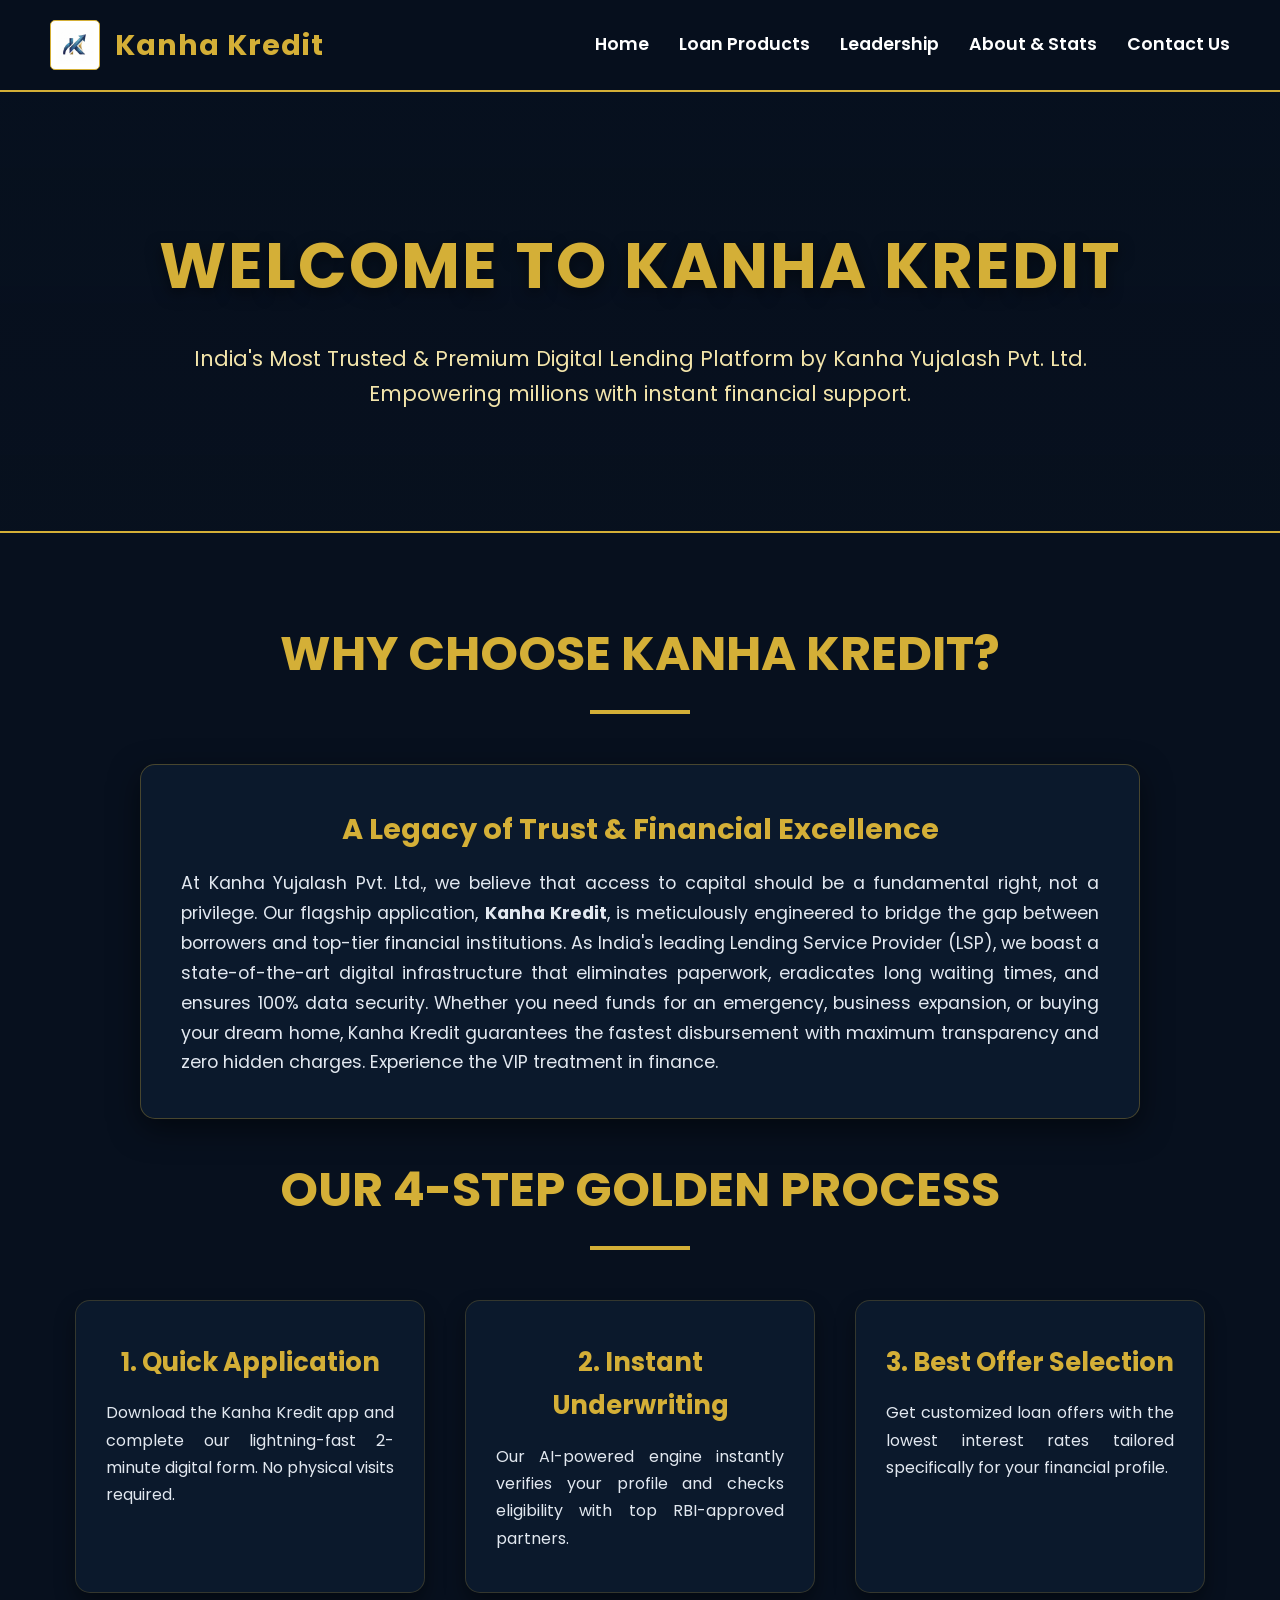
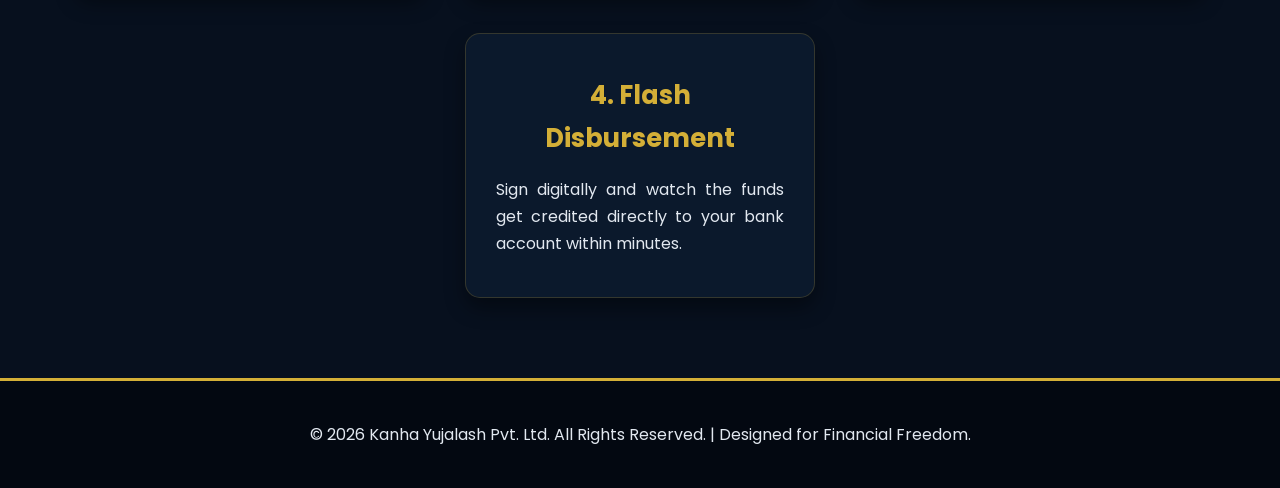
==== commit 43bd04a7: "Revise index.html with updated content and sections Updated the title and description for better cla" ====
--- a/index.html
+++ b/index.html
@@ -3,8 +3,7 @@
 <head>
     <meta charset="UTF-8">
     <meta name="viewport" content="width=device-width, initial-scale=1.0">
-    <meta name="description" content="Kanha Kredit - India's Best LSP & Loan App by Kanha Yujalash Pvt. Ltd. Get access to all types of loans instantly.">
-    <title>Kanha Kredit | Home</title>
+    <title>Kanha Kredit | Premium LSP Platform</title>
     <link rel="stylesheet" href="style.css">
 </head>
 <body>
@@ -17,7 +16,9 @@
     <nav>
         <ul>
             <li><a href="index.html">Home</a></li>
-            <li><a href="services.html">Services</a></li>
+            <li><a href="products.html">Loan Products</a></li>
+            <li><a href="team.html">Leadership</a></li>
+            <li><a href="about.html">About & Stats</a></li>
             <li><a href="contact.html">Contact Us</a></li>
         </ul>
     </nav>
@@ -25,37 +26,39 @@
 
 <section class="hero">
     <h1>Welcome to Kanha Kredit</h1>
-    <p>India's Best Loan App & Premium LSP Platform by Kanha Yujalash Pvt. Ltd.</p>
-    <p>We provide all types of loan facilities to help you achieve your financial goals seamlessly. Empowering your growth with smart tech.</p>
+    <p>India's Most Trusted & Premium Digital Lending Platform by Kanha Yujalash Pvt. Ltd. Empowering millions with instant financial support.</p>
 </section>
 
-<h2 class="section-title">Executive Leadership Board</h2>
-<div class="team-container">
-    <div class="card">
-        <h3>Yuvraj Dewangan</h3>
-        <h4>Founder & CEO</h4>
-        <p>A visionary leader driving Kanha Yujalash Pvt. Ltd. towards new financial horizons. With deep expertise in strategic planning and institutional tie-ups, he is dedicated to bringing financial inclusion to every doorstep and establishing Kanha Kredit as India's premier loan application platform.</p>
+<section class="section">
+    <h2 class="section-title">Why Choose Kanha Kredit?</h2>
+    <div class="text-box">
+        <h3>A Legacy of Trust & Financial Excellence</h3>
+        <p>At Kanha Yujalash Pvt. Ltd., we believe that access to capital should be a fundamental right, not a privilege. Our flagship application, <strong>Kanha Kredit</strong>, is meticulously engineered to bridge the gap between borrowers and top-tier financial institutions. As India's leading Lending Service Provider (LSP), we boast a state-of-the-art digital infrastructure that eliminates paperwork, eradicates long waiting times, and ensures 100% data security. Whether you need funds for an emergency, business expansion, or buying your dream home, Kanha Kredit guarantees the fastest disbursement with maximum transparency and zero hidden charges. Experience the VIP treatment in finance.</p>
     </div>
-    <div class="card">
-        <h3>Laxminarayan Sahu</h3>
-        <h4>COO</h4>
-        <p>An operational mastermind who ensures seamless execution and an exceptional customer experience. He specializes in process optimization, dynamic lead generation, and managing daily workflows to keep the Kanha Kredit ecosystem running at peak efficiency day in and day out.</p>
+
+    <h2 class="section-title">Our 4-Step Golden Process</h2>
+    <div class="grid-container">
+        <div class="card">
+            <h3>1. Quick Application</h3>
+            <p>Download the Kanha Kredit app and complete our lightning-fast 2-minute digital form. No physical visits required.</p>
+        </div>
+        <div class="card">
+            <h3>2. Instant Underwriting</h3>
+            <p>Our AI-powered engine instantly verifies your profile and checks eligibility with top RBI-approved partners.</p>
+        </div>
+        <div class="card">
+            <h3>3. Best Offer Selection</h3>
+            <p>Get customized loan offers with the lowest interest rates tailored specifically for your financial profile.</p>
+        </div>
+        <div class="card">
+            <h3>4. Flash Disbursement</h3>
+            <p>Sign digitally and watch the funds get credited directly to your bank account within minutes.</p>
+        </div>
     </div>
-    <div class="card">
-        <h3>Shubham Yadav</h3>
-        <h4>CTO</h4>
-        <p>The technical genius behind the Kanha Kredit application. He spearheads system architecture, ensures highly secure integrations, and manages our robust tech infrastructure. His innovative approach guarantees a safe, fast, and completely digital loan journey for all our users.</p>
-    </div>
-    <div class="card">
-        <h3>Jagmohan Dewangan</h3>
-        <h4>CFO</h4>
-        <p>A brilliant financial strategist responsible for the robust economic health of the company. He brings critical expertise in financial planning, fund management, and optimizing recovery processes, securing the financial backbone of our rapidly expanding LSP platform.</p>
-    </div>
-</div>
+</section>
 
 <footer>
-    <p>&copy; 2026 Kanha Yujalash Pvt. Ltd. All Rights Reserved.</p>
-    <p>Agrawal House, Dongargarh, Rajnandgaon, Chhattisgarh 491441</p>
+    <p>&copy; 2026 Kanha Yujalash Pvt. Ltd. All Rights Reserved. | Designed for Financial Freedom.</p>
 </footer>
 
 </body>
--- a/style.css
+++ b/style.css
@@ -1,44 +1,60 @@
+@import url('https://fonts.googleapis.com/css2?family=Poppins:wght@300;400;600;700&display=swap');
+
 :root {
-  --primary-blue: #1a3c6d;
-  --primary-gold: #c59c5e;
-  --text-light: #ffffff;
-  --text-dark: #333333;
+  --primary-navy: #07101E; /* Ekdum Gaadha Neela */
+  --secondary-navy: #0B192C; 
+  --accent-gold: #D4AF37; /* Premium Gold */
+  --gold-light: #F3E5AB;
+  --text-light: #E2E8F0;
+  --white: #FFFFFF;
 }
-* { margin: 0; padding: 0; box-sizing: border-box; font-family: 'Segoe UI', Tahoma, Geneva, Verdana, sans-serif; }
-body { background-color: #f4f7f6; color: var(--text-dark); line-height: 1.6; }
 
-header { background-color: var(--primary-blue); padding: 15px 50px; display: flex; justify-content: space-between; align-items: center; box-shadow: 0 4px 6px rgba(0,0,0,0.1); }
-.logo-container { display: flex; align-items: center; gap: 15px; color: var(--text-light); text-decoration: none; }
-.logo-img { height: 50px; width: auto; object-fit: contain; }
+* { margin: 0; padding: 0; box-sizing: border-box; font-family: 'Poppins', sans-serif; }
+body { background-color: var(--primary-navy); color: var(--text-light); line-height: 1.7; }
 
-nav ul { list-style: none; display: flex; gap: 20px; }
-nav ul li a { color: var(--text-light); text-decoration: none; font-weight: bold; transition: color 0.3s; }
-nav ul li a:hover { color: var(--primary-gold); }
+/* NAVBAR */
+header { background: rgba(7, 16, 30, 0.95); backdrop-filter: blur(10px); padding: 20px 50px; display: flex; justify-content: space-between; align-items: center; border-bottom: 2px solid var(--accent-gold); position: sticky; top: 0; z-index: 1000; }
+.logo-container { display: flex; align-items: center; gap: 15px; text-decoration: none; }
+.logo-img { height: 50px; width: auto; background: white; padding: 5px; border-radius: 5px; border: 1px solid var(--accent-gold); }
+.logo-container h2 { color: var(--accent-gold); font-weight: 700; font-size: 1.8rem; letter-spacing: 1px; }
 
-.hero { background: linear-gradient(135deg, var(--primary-blue), #2a5298); color: var(--text-light); padding: 80px 20px; text-align: center; }
-.hero h1 { font-size: 3rem; color: var(--primary-gold); margin-bottom: 20px; }
-.hero p { max-width: 800px; margin: 0 auto 15px auto; font-size: 1.1rem; }
+nav ul { list-style: none; display: flex; gap: 30px; }
+nav ul li a { color: var(--white); text-decoration: none; font-weight: 600; font-size: 1.1rem; transition: 0.3s; }
+nav ul li a:hover { color: var(--accent-gold); }
 
-.section-title { text-align: center; color: var(--primary-blue); margin: 40px 0 20px; font-size: 2rem; }
-.team-container, .services-container { display: flex; flex-wrap: wrap; justify-content: center; gap: 30px; padding: 20px 50px 50px; }
+/* HERO SECTION */
+.hero { background: linear-gradient(rgba(7,16,30,0.8), rgba(7,16,30,0.9)), url('https://images.unsplash.com/photo-1486406146926-c627a92ad1ab?q=80&w=2070') center/cover; padding: 120px 20px; text-align: center; border-bottom: 2px solid var(--accent-gold); }
+.hero h1 { font-size: 4rem; color: var(--accent-gold); margin-bottom: 20px; text-transform: uppercase; letter-spacing: 2px; text-shadow: 0 5px 15px rgba(0,0,0,0.5); }
+.hero p { font-size: 1.3rem; max-width: 900px; margin: 0 auto; color: var(--gold-light); }
 
-.card { background: white; padding: 30px 20px; border-radius: 10px; box-shadow: 0 4px 10px rgba(0,0,0,0.1); text-align: center; width: 300px; transition: transform 0.3s, border-bottom 0.3s; border-bottom: 4px solid transparent; }
-.card:hover { transform: translateY(-10px); border-bottom: 4px solid var(--primary-gold); }
-.card h3 { color: var(--primary-blue); margin-bottom: 5px; font-size: 1.3rem; }
-.card h4 { color: var(--primary-gold); margin-bottom: 15px; font-weight: 600; }
-.card p { font-size: 0.95rem; color: #555; text-align: justify; line-height: 1.5; }
+/* SECTIONS */
+.section { padding: 80px 50px; text-align: center; }
+.section-title { font-size: 3rem; color: var(--accent-gold); margin-bottom: 50px; text-transform: uppercase; }
+.section-title::after { content: ''; display: block; width: 100px; height: 4px; background: var(--accent-gold); margin: 15px auto 0; }
+.text-box { background: var(--secondary-navy); padding: 40px; border-radius: 15px; border: 1px solid rgba(212, 175, 55, 0.3); max-width: 1000px; margin: 0 auto 30px; text-align: justify; font-size: 1.1rem; box-shadow: 0 10px 30px rgba(0,0,0,0.5); }
+.text-box h3 { color: var(--accent-gold); margin-bottom: 15px; font-size: 1.8rem; text-align: center; }
 
-.contact-info { text-align: center; padding: 40px; background: white; margin: 20px auto; border-radius: 10px; box-shadow: 0 4px 10px rgba(0,0,0,0.1); max-width: 600px; }
-footer { background: var(--primary-blue); color: var(--text-light); text-align: center; padding: 20px; margin-top: 40px; }
+/* GRID CARDS */
+.grid-container { display: flex; flex-wrap: wrap; justify-content: center; gap: 40px; }
+.card { background: var(--secondary-navy); padding: 40px 30px; border-radius: 15px; border: 1px solid rgba(212, 175, 55, 0.2); width: 350px; text-align: center; transition: 0.4s; box-shadow: 0 10px 20px rgba(0,0,0,0.4); }
+.card:hover { transform: translateY(-10px); border-color: var(--accent-gold); box-shadow: 0 15px 40px rgba(212, 175, 55, 0.2); }
+.card h3 { color: var(--accent-gold); font-size: 1.6rem; margin-bottom: 15px; }
+.card h4 { color: var(--white); font-size: 1.1rem; margin-bottom: 20px; }
+.card p { color: var(--text-light); font-size: 1rem; text-align: justify; }
 
-/* MOBILE RESPONSIVE FIX */
+/* STATS BOARD */
+.stats-board { display: flex; justify-content: space-around; flex-wrap: wrap; background: linear-gradient(45deg, var(--secondary-navy), var(--primary-navy)); padding: 50px; border: 1px solid var(--accent-gold); border-radius: 15px; margin: 40px auto; max-width: 1100px; }
+.stat-box h2 { font-size: 3.5rem; color: var(--accent-gold); }
+.stat-box p { font-size: 1.2rem; color: var(--white); font-weight: 600; text-transform: uppercase; }
+
+/* FOOTER */
+footer { background: #030811; color: var(--text-light); text-align: center; padding: 40px 20px; border-top: 3px solid var(--accent-gold); }
+
+/* MOBILE */
 @media screen and (max-width: 768px) {
-  header { flex-direction: column; padding: 15px; gap: 15px; }
-  .logo-container { flex-direction: column; text-align: center; gap: 10px; }
-  nav ul { flex-wrap: wrap; justify-content: center; gap: 15px; }
-  .hero { padding: 50px 20px; }
-  .hero h1 { font-size: 2.2rem; }
-  .team-container, .services-container { padding: 10px 20px 40px; }
+  header { flex-direction: column; padding: 20px; }
+  nav ul { flex-wrap: wrap; justify-content: center; }
+  .hero h1 { font-size: 2.5rem; }
+  .section { padding: 40px 20px; }
   .card { width: 100%; }
-  .contact-info { margin: 20px; padding: 25px 15px; }
 }
